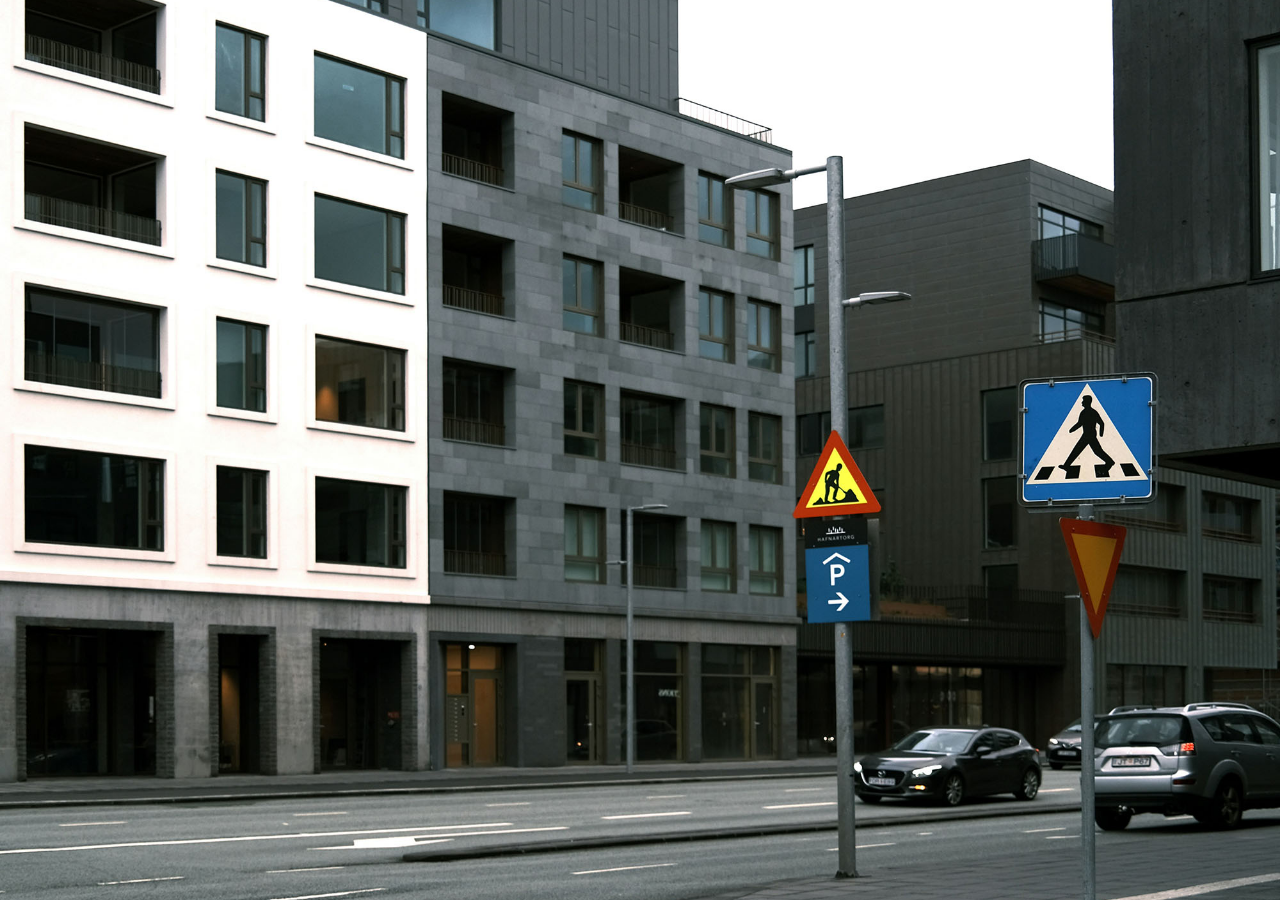
==== new2/index.html @ 5260cd40 "Add files via upload" ====
<!DOCTYPE html>
<html lang="ko">

<head>
    <meta charset="UTF-8">
    <meta name="viewport" content="width=device-width, initial-scale=1.0">

    <title>ZZH-LI</title>
    <script src="script/jquery-1.12.3.js"></script>
    <!-- 제이쿼리 불러오기 -->
    <!-- <script src="https://cdnjs.cloudflare.com/ajax/libs/jquery/3.7.1/jquery.min.js"></script> -->

    <!-- 테일윈드 불러오기 -->
    <!-- <script src="https://cdn.tailwindcss.com"></script> -->

    <!-- 공통 css -->
    <link rel="stylesheet" href="css/style.css">

    <!-- 스크립트 연결 -->
    <script defer src="script/ready.js"></script>
    <script defer src="script/script.js"></script>

</head>

<body>
    <div class="wrap">

        <!-- 헤더 불러오기 -->
        <div id="header"></div>

        <div class="con">
            <section class="slide">
                <ul>
                    <li class="s1"><a href="shop.html">

                        </a></li>
                    <li class="s2"><a href="shop.html">

                        </a></li>
                    <li class="s3"><a href="shop.html">

                        </a></li>
                </ul>
            </section>
        </div>

        <!-- 푸터 불러오기 -->
        <div id="footer"></div>

    </div>
</body>

</html>
---- new2/css/style.css ----
@charset "utf-8";

* {
    padding: 0;
    margin: 0;
    box-sizing: border-box;
}

body {
    margin-bottom: 0;
}

li {
    list-style: none;
}

a {
    text-decoration: none;
    color: inherit;
}

img {
    max-width: 100%;
    vertical-align: top;
}

body {
    background: yellow;
}

/* 폰트 영역 */


@font-face {
    font-family: 'StickieFilled';
    src: url(../font/StickieFilled.otf) format('woff');
}

@font-face {
    font-family: 'StickieOutline';
    src: url(../font/StickieOutline.otf) format('woff');
}

@font-face {
    font-family: 'Toony';
    src: url(../font/Toony.ttf) format('ttf');
}

@font-face {
    font-family: 'Childhood-Bold';
    src: url(../font/Childhood-Bold.otf) format('woff');
}

@font-face {
    font-family: 'the\ bubble\ letters';
    src: url(../font/the\ bubble\ letters.ttf) format('ttf');
}

@font-face {
    font-family: 'Chopin-Light';
    src: url(../font/Chopin-Light.ttf) format('woff');
}


@import url('https://fonts.googleapis.com/css2?family=Noto+Sans+KR:wght@100..900&display=swap');

/* 위에 */
/* .wrap {
    width: 100%;
    height: 100%;
} */

header {
    width: 100%;
    height: 100px;
    position: fixed;
    background: #fff;
}

header .inner {
    width: 1300px;
    height: 100px;
    margin: auto;
    /* background: #eee; */
    position: relative;
    top: 0;
    left: 0;

    display: flex;
    justify-content: center;
    align-items: center;
    z-index: 2;
}

header .inner>a {
    display: block;
    width: 200px;
    height: 100px;
    text-align: center;
    padding: 0 10px;
    padding-top: 30px;
    /* font-family: 'Toony'; */
    /* font-family: 'Childhood-Bold'; */
    font-family: 'Chopin-Light';
    /* font-family: 'the\ bubble\ letters'; */
    font-size: 40px;
    /* font-weight: 900; */
}

nav {
    display: flex;
    text-align: center;
    position: absolute;
    left: 0;
    top: 40px;
    z-index: 20;
}

nav>ul>li>a {
    /* font-weight: 900; */
    display: block;
    width: 140px;
    height: 40px;
    font-size: 11px;
    text-align: center;
    padding: 10px 5px;
    font-weight: 900;
}

nav>ul>li:hover>a {
    color: #9a9a9a;
}

.sub {
    display: none;
    margin-top: 20px;
}

.sub li a {
    display: block;
    width: 140px;
    height: 60px;
    padding: 15px 5px;
    font-size: 12px;
    font-weight: 500;
    /* font-family: 'Toony'; */
    font-family: 'the\ bubble\ letters';
}

.sub li a:hover {
    font-family: sans-serif;
    font-size: 12px;
    font-weight: 600;
    /* color: #1243ac; */
    color: #fff;


}

.bg {
    /* position: absolute;
    top: 40px;
    left: 0; */
    width: 100%;
    height: 140px;
    z-index: 10;
    display: none;
}

.icon {
    position: absolute;
    right: 0;
    top: 20px;
    display: flex;

}

.icon li a {
    /* font-family: 'Chopin-Light'; */
    /* font-family: 'Toony'; */
    font-weight: 900;
    display: block;
    width: 60px;
    height: 40px;
    font-size: 11px;
    text-align: center;
    /* padding: 10px 5px; */

}


.con {
    width: 100%;
    height: 100vh;
    margin: auto;
}

.slide {
    position: relative;
    top: 0;
    left: 0;
    width: 100%;
    height: 100vh;
    overflow: hidden;
    z-index: -1;
}

.slide ul {
    position: absolute;
    top: 0;
    left: 0;
    width: 300%;
    height: 100%;
    display: flex;
}

.slide ul li {
    width: calc(100% / 3);
    height: 100%;
}

.slide ul li a {
    display: block;
    width: 100%;
    height: 100%;
    /* display: flex;
    justify-content: center; */
}


.slide ul li.s1 {
    background: url(../img/realmain22.jpg) no-repeat center/cover;
}

.slide ul li.s2 {
    background: url(../img/line12.jpg) no-repeat center/cover;
}

.slide ul li.s3 {
    background: url(../img/line22.jpg) no-repeat center/cover;

}

/* .slide ul li.s1 {
    background: url(../img/Kaka.mp4)no-repeat center/cover;
    video src: ;
} */

footer {
    width: 100%;
    height: 100px;
    position: fixed;
    left: 0;
    bottom: 0;
}

footer .inner {
    width: 1300px;
    height: 100%;
    margin: auto;
    display: flex;
    /* justify-content: space-around; */
    justify-content: space-between;
    align-items: center;
    font-size: 11px;
}

.foo1 {
    display: flex;
    flex-direction: column;
    gap: 20px;
    color: #acacac;
}

.foo2 {
    display: flex;
    align-items: center;
    gap: 30px;
}

.foo2 a {
    display: block;
    color: #acacac;
}

.foo2 a svg {
    fill: #acacac;
}

.foo2 a:hover {
    color: #1243ac;
}

.foo2 a:hover svg {
    fill: #1243ac;
}



@media screen and (max-width: 768px) {
    header {
        position: fixed;
        top: 0;
        left: 0;
        font-size: 10px;
        height: 70px;
    }

    header .inner {
        width: 100%;
        height: 100%;
        margin: auto;
    }

    header .inner>a {
        font-size: 1rem;
        font-weight: 500;
    }

    header nav {
        /* position: absolute;
        top: 20px;
        left: 0; */
        width: 100vw;
        justify-content: center;
    }

    header nav>ul>li>a {
        font-size: 0.5rem;
    }

    header .sub>li>a {
        font-size: 0.5rem;
    }

    .icon {
        position: absolute;
        top: 10px;
        right: 0;
    }

    .icon>li>a {
        font-size: 0.3rem;
    }

    footer {
        width: 100vw;
        height: 70px;
        display: flex;
        justify-content: space-between;
    }

    .foo1 {
        margin-left: 10px;
    }

    .foo2 {
        margin-right: 10px;
    }

    footer a,
    li {
        font-size: 0.5rem;
    }

}



@media screen and (max-width: 600px) {}
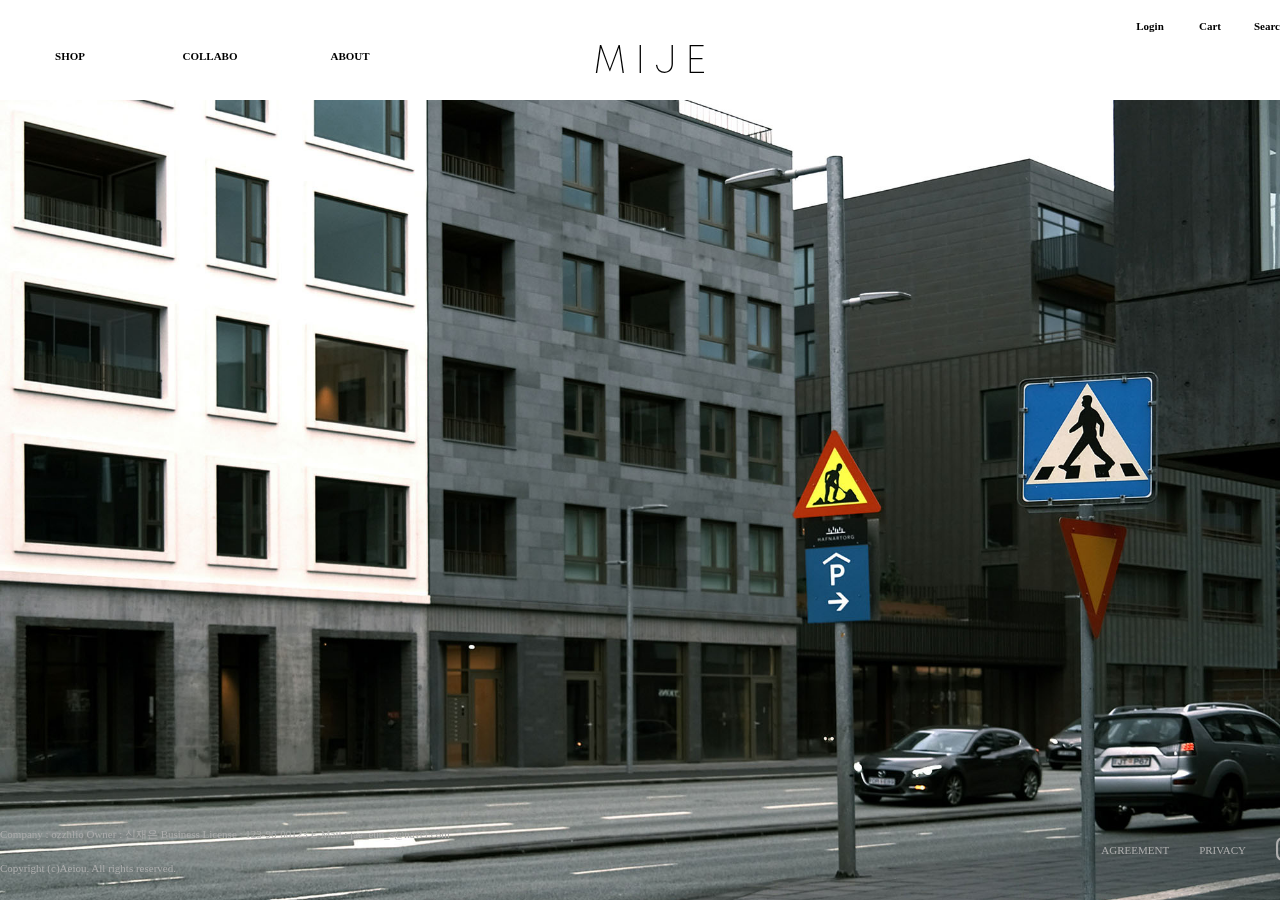
==== commit 65a3185f: "Add files via upload" ====
--- a/new2/index.html
+++ b/new2/index.html
@@ -6,7 +6,7 @@
     <meta name="viewport" content="width=device-width, initial-scale=1.0">
 
     <title>ZZH-LI</title>
-    <script src="script/jquery-1.12.3.js"></script>
+    <script src="./script/jquery-1.12.3.js"></script>
     <!-- 제이쿼리 불러오기 -->
     <!-- <script src="https://cdnjs.cloudflare.com/ajax/libs/jquery/3.7.1/jquery.min.js"></script> -->
 
@@ -17,8 +17,9 @@
     <link rel="stylesheet" href="css/style.css">
 
     <!-- 스크립트 연결 -->
-    <script defer src="script/ready.js"></script>
-    <script defer src="script/script.js"></script>
+    <script defer src="./script/script.js"></script>
+    <!-- <script defer src="./script/ready.js"></script> -->
+
 
 </head>
 
@@ -48,6 +49,12 @@
         <div id="footer"></div>
 
     </div>
+    <script>
+        $(function () {
+            $('#header').load('header.html');
+            $('#footer').load('footer.html');
+        });
+    </script>
 </body>
 
 </html>--- a/new2/css/style.css
+++ b/new2/css/style.css
@@ -24,9 +24,7 @@
     vertical-align: top;
 }
 
-body {
-    background: yellow;
-}
+
 
 /* 폰트 영역 */
 
@@ -75,6 +73,7 @@
     height: 100px;
     position: fixed;
     background: #fff;
+    z-index: 9999;
 }
 
 header .inner {
@@ -252,6 +251,7 @@
     position: fixed;
     left: 0;
     bottom: 0;
+    z-index: 9999;
 }
 
 footer .inner {
@@ -363,8 +363,4 @@
         font-size: 0.5rem;
     }
 
-}
-
-
-
-@media screen and (max-width: 600px) {}+}